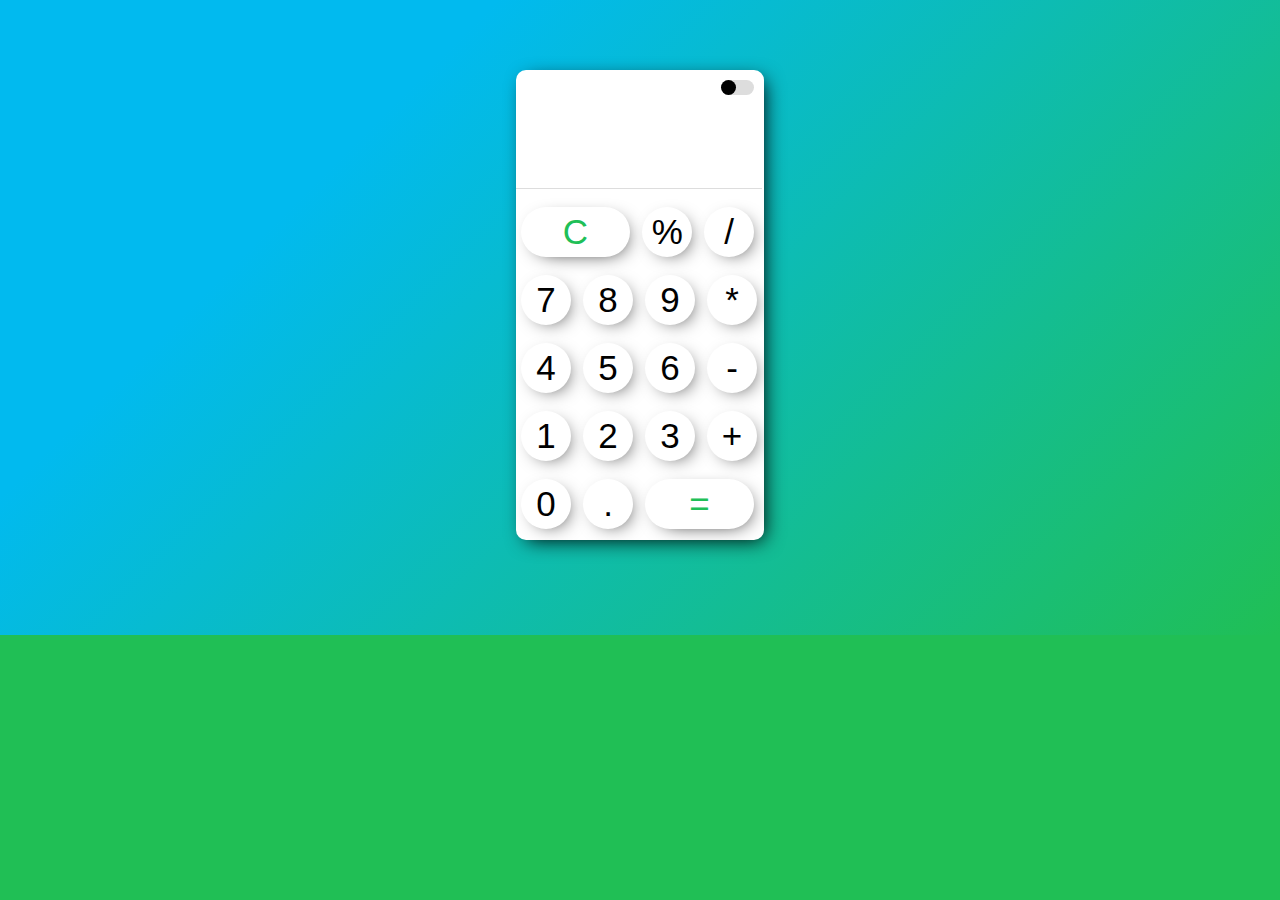
==== index.html @ 1c17516f "add missing index file" ====
<!DOCTYPE html>
<html lang="en">
<head>
    <meta charset="UTF-8">
    <meta http-equiv="X-UA-Compatible" content="IE=edge">
    <meta name="viewport" content="width=device-width, initial-scale=1.0">
    <title>Document</title>
    <link rel="stylesheet" href="cal.css" type="text/css">
    <link rel="icon" href="img/calculator illustration_4552458.png">
</head>
<body>
    <div class="body">
    <div class="cal">
        <div><div class="tog" onclick="myFunction()"><div class="togl"></div></div></div>
        <form name="forms">

            <input class="in" type="text" name="answer" id="f">
            <br><br>
            <input id="c" type="button" value=" C " onclick="forms.answer.value= '' ">
            <input type="button" value=" % " onclick="forms.answer.value =eval(forms.answer.value)/100">
            <input type="button" value=" / " onclick="forms.answer.value += '/'">
            <br><br>
            <input type="button" value=" 7 " onclick="forms.answer.value += '7'">
            <input type="button" value=" 8 " onclick="forms.answer.value += '8'">
            <input type="button" value=" 9 " onclick="forms.answer.value += '9'">
            <input type="button" value=" * " onclick="forms.answer.value += '*'">
            <br><br>        
            <input type="button" value=" 4 " onclick="forms.answer.value += '4'">
            <input type="button" value=" 5 " onclick="forms.answer.value += '5'">
            <input class="in" type="button" value=" 6 " onclick="forms.answer.value += '6'">
            <input type="button" value=" - " onclick="forms.answer.value += '-'">
            <br><br>
            <input type="button" value=" 1 " onclick="forms.answer.value += '1'">
            <input type="button" value=" 2 " onclick="forms.answer.value += '2'">
            <input type="button" value=" 3 " onclick="forms.answer.value += '3'">
            <input type="button" value=" + " onclick="forms.answer.value += '+'">
            <br><br>
            <input type="button" value=" 0 " onclick="forms.answer.value += '0'">
            <input type="button" value=" . " onclick="forms.answer.value += '.'">
            <input id="eq" type="button" value=" = " onclick="forms.answer.value = eval(forms.answer.value)" >

        </form>
    </div>
    </div>


    <script>
        function myFunction() {
           var element = document.querySelector(".cal")
           element.classList.toggle("dark-mode");
           var next = document.body;
           next.classList.toggle("dark-mode-body");
        }
    </script>
</body>
</html>
---- cal.css ----
*{margin: 0;padding: 0;box-sizing: border-box;}
body{
    background-color:#20bf55;
background-image:linear-gradient(315deg, #20bf55 0%, #01baef 74%);

    background-repeat: no-repeat;
    transition: all 1 ease;
    }

.cal{
    border-radius: 10px;
    width:248px;
    height: 470px;
    margin: auto;
    margin-top:70px;
    margin-bottom:95px;
    overflow: hidden;
    background: white;
    box-shadow: 5px 5px 20px -5px black;
}
#f {
    padding: 10px 0px;
    border: none;
    outline: none;
    background:white;
    margin-top: 5px;
    text-align: right;
    font-size: 50px;
    width: 246px;
    border-bottom: 1px solid #ddd;
    
}
input[type="button"] {
    font-size: 35px;
    margin: 0px 3px;
    border: none;
    border-radius: 50%;
    width: 50px;
    height: 50px;
    box-shadow: 5px 5px 20px -10px black;
    background: white;
    outline: none;
    margin-left: 5px;
}

input#c {
    width: 109px;
    border-radius: 25px;
    color:#20BF57;
    transition:all .5 ease;
}
input#eq {
    width: 109px;
    border-radius: 25px;
    color:#20BF57;
    transition:all .5 ease;
}
.dark-mode #c{
    background:#20BF57;
    color: white;
}
.dark-mode #eq{
    background:#20BF57;
    color: white;
}
.dark-mode{
    background: black;
  }
  .dark-mode #f{
      background: black;
      color: white;
      border: none;
  }
  .dark-mode input[type="button"]{
    background: black;
    color: white;
    
  }
  .dark-mode .togl{
      margin-left: 17px;
      background: white;
  }
  .dark-mode .tog{
      background: rgba(161, 161, 161, 0.867);
  }
 
  .tog{
      margin:10px 10px;
      margin-left: 205px;
      border-radius: 10px;
      background: #ddd;
  }
  .togl {
    width: 15px;
    height: 15px;
    border-radius: 50%;
    background:black;
    transition: all .5s ease;
    
}
.dark-mode-body{
    background-color: #63d471;
background-image: linear-gradient(315deg, #63d471 0%, #233329 74%);

}
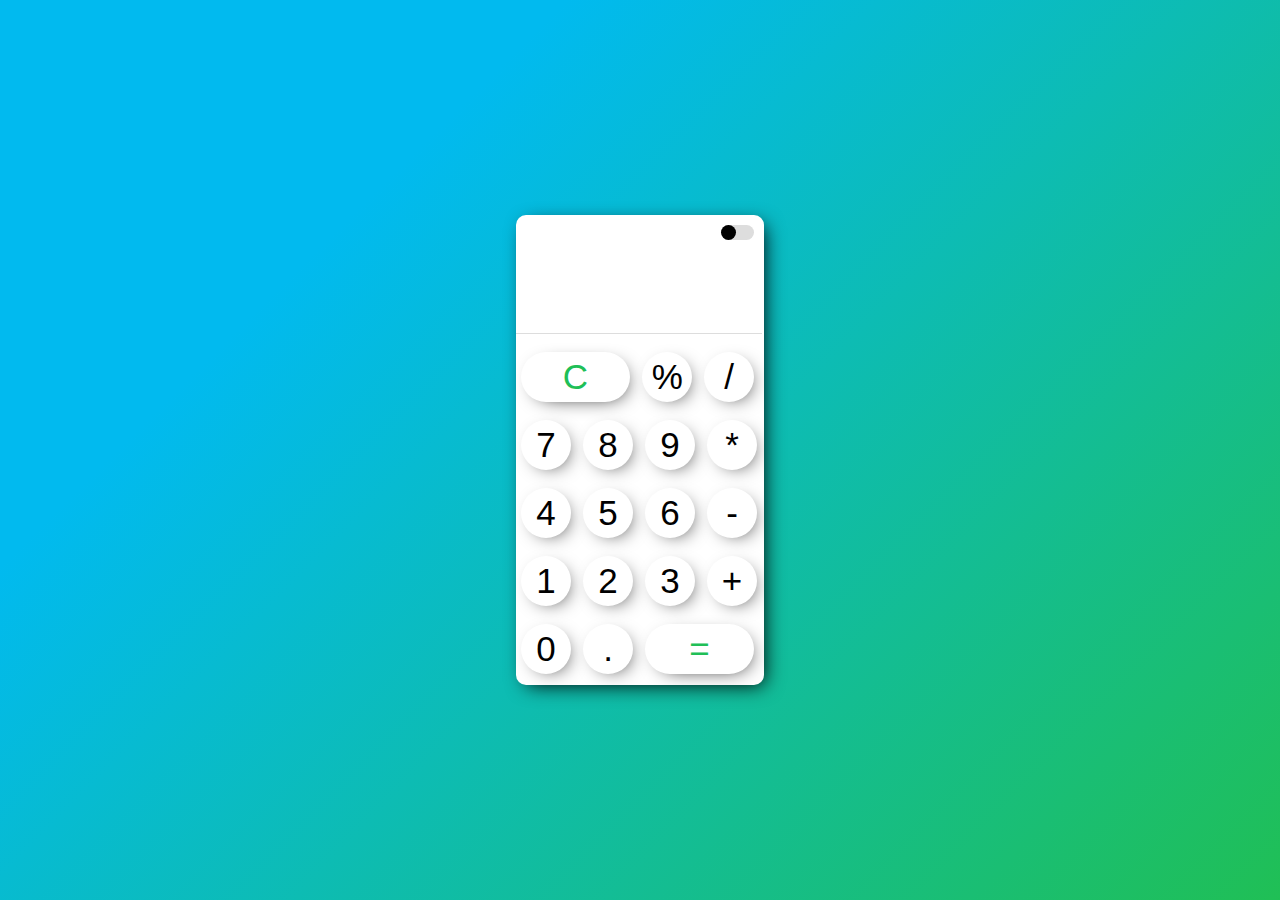
==== commit d1e1b8e7: "dark mode bugs fix" ====
--- a/index.html
+++ b/index.html
@@ -1,5 +1,6 @@
 <!DOCTYPE html>
 <html lang="en">
+
 <head>
     <meta charset="UTF-8">
     <meta http-equiv="X-UA-Compatible" content="IE=edge">
@@ -8,49 +9,104 @@
     <link rel="stylesheet" href="cal.css" type="text/css">
     <link rel="icon" href="img/calculator illustration_4552458.png">
 </head>
+
 <body>
     <div class="body">
-    <div class="cal">
-        <div><div class="tog" onclick="myFunction()"><div class="togl"></div></div></div>
-        <form name="forms">
+        <div class="cal">
+            <div>
+                <div class="tog" onclick="myFunction()">
+                    <div class="togl"></div>
+                </div>
+            </div>
+            <form name="forms" class="inp">
 
-            <input class="in" type="text" name="answer" id="f">
-            <br><br>
-            <input id="c" type="button" value=" C " onclick="forms.answer.value= '' ">
-            <input type="button" value=" % " onclick="forms.answer.value =eval(forms.answer.value)/100">
-            <input type="button" value=" / " onclick="forms.answer.value += '/'">
-            <br><br>
-            <input type="button" value=" 7 " onclick="forms.answer.value += '7'">
-            <input type="button" value=" 8 " onclick="forms.answer.value += '8'">
-            <input type="button" value=" 9 " onclick="forms.answer.value += '9'">
-            <input type="button" value=" * " onclick="forms.answer.value += '*'">
-            <br><br>        
-            <input type="button" value=" 4 " onclick="forms.answer.value += '4'">
-            <input type="button" value=" 5 " onclick="forms.answer.value += '5'">
-            <input class="in" type="button" value=" 6 " onclick="forms.answer.value += '6'">
-            <input type="button" value=" - " onclick="forms.answer.value += '-'">
-            <br><br>
-            <input type="button" value=" 1 " onclick="forms.answer.value += '1'">
-            <input type="button" value=" 2 " onclick="forms.answer.value += '2'">
-            <input type="button" value=" 3 " onclick="forms.answer.value += '3'">
-            <input type="button" value=" + " onclick="forms.answer.value += '+'">
-            <br><br>
-            <input type="button" value=" 0 " onclick="forms.answer.value += '0'">
-            <input type="button" value=" . " onclick="forms.answer.value += '.'">
-            <input id="eq" type="button" value=" = " onclick="forms.answer.value = eval(forms.answer.value)" >
+                <input type="text" name="answer" id="f">
+                <br><br>
+                <input class="inpu" id="c" type="button" value=" C " onclick="forms.answer.value= '' ">
+                <input class="inpu" type="button" value=" % " onclick="forms.answer.value =eval(forms.answer.value)/100">
+                <input class="inpu" type="button" value=" / " onclick="forms.answer.value += '/'">
+                <br><br>
+                <input class="inpu" type="button" value=" 7 " onclick="forms.answer.value += '7'">
+                <input class="inpu" type="button" value=" 8 " onclick="forms.answer.value += '8'">
+                <input class="inpu" type="button" value=" 9 " onclick="forms.answer.value += '9'">
+                <input class="inpu" type="button" value=" * " onclick="forms.answer.value += '*'">
+                <br><br>
+                <input class="inpu" type="button" value=" 4 " onclick="forms.answer.value += '4'">
+                <input class="inpu" type="button" value=" 5 " onclick="forms.answer.value += '5'">
+                <input class="inpu" class="in" type="button" value=" 6 " onclick="forms.answer.value += '6'">
+                <input class="inpu" type="button" value=" - " onclick="forms.answer.value += '-'">
+                <br><br>
+                <input class="inpu" type="button" value=" 1 " onclick="forms.answer.value += '1'">
+                <input class="inpu" type="button" value=" 2 " onclick="forms.answer.value += '2'">
+                <input class="inpu" type="button" value=" 3 " onclick="forms.answer.value += '3'">
+                <input class="inpu" type="button" value=" + " onclick="forms.answer.value += '+'">
+                <br><br>
+                <input class="inpu" type="button" value=" 0 " onclick="forms.answer.value += '0'">
+                <input class="inpu" type="button" value=" . " onclick="forms.answer.value += '.'">
+                <input class="inpu" id="eq" type="button" value=" = " onclick="forms.answer.value = eval(forms.answer.value)">
 
-        </form>
+            </form>
+        </div>
     </div>
-    </div>
-
 
     <script>
         function myFunction() {
-           var element = document.querySelector(".cal")
-           element.classList.toggle("dark-mode");
-           var next = document.body;
-           next.classList.toggle("dark-mode-body");
+            var element = document.querySelector(".cal")
+            element.classList.toggle("dark-mode");
+            var next = document.querySelector(".body")
+            next.classList.toggle("dark-mode-body");
         }
+
+        let clickme=document.querySelectorAll(".inpu")
+
+        clickme.forEach(e =>{
+            
+            e.addEventListener("click",function(){
+                if(document.querySelector(".cal").classList.contains("dark-mode")){
+                    this.setAttribute("style","background:#233329; color:#D6D5CB;")
+                    setTimeout(()=>{
+                    this.setAttribute("style","background:black; color:#white;")
+                },100)
+                }else
+                this.setAttribute("style","box-shadow:none")
+                setTimeout(()=>{
+                    this.setAttribute("style","box-shadow: 5px 5px 20px -10px black;")
+                },100)
+
+
+                let man= document.querySelector('#f').value
+                
+                if(man.length<=9){
+                    document.querySelector('#f').setAttribute('style','font-size:50px;padding: 10px 0px;')
+                }
+                if(man.length>=9){
+                    document.querySelector('#f').setAttribute('style','font-size:40px;padding: 17px 0px;')
+                }
+                if(man.length>=11){
+                    document.querySelector('#f').setAttribute('style','font-size:30px;padding: 23px 0px;')
+                }
+                if(man.length>=14){
+                    document.querySelector('#f').setAttribute('style','font-size:25px;padding: 25px 0px;')
+                }
+                if(man.length>=18){
+                    alert("What's wrong with you!😒 Are you Bill Gates?🙄 Plz Give less than 18 numbers😊")
+                    location.reload();
+                }
+            })
+
+            /*e.addEventListener("mouseout",function(){
+                this.setAttribute("style","box-shadow: 5px 5px 20px -10px black;")
+                
+            })*/
+
+        })
+        /*clickme.addEventListener("click",function(){
+            alert("it's working")
+        })*/
+        
+ 
+       
     </script>
 </body>
+
 </html>--- a/cal.css
+++ b/cal.css
@@ -1,9 +1,15 @@
 *{margin: 0;padding: 0;box-sizing: border-box;}
-body{
+
+.body{
     background-color:#20bf55;
 background-image:linear-gradient(315deg, #20bf55 0%, #01baef 74%);
+display: flex;
+justify-content: center;
+align-items: center;
+width: 100vw;
+height: 100vh;
 
-    background-repeat: no-repeat;
+    /* background-repeat: no-repeat; */
     transition: all 1 ease;
     }
 
@@ -12,11 +18,12 @@
     width:248px;
     height: 470px;
     margin: auto;
-    margin-top:70px;
-    margin-bottom:95px;
+    /* margin-top:70px;
+    margin-bottom:95px; */
     overflow: hidden;
     background: white;
     box-shadow: 5px 5px 20px -5px black;
+    
 }
 #f {
     padding: 10px 0px;
